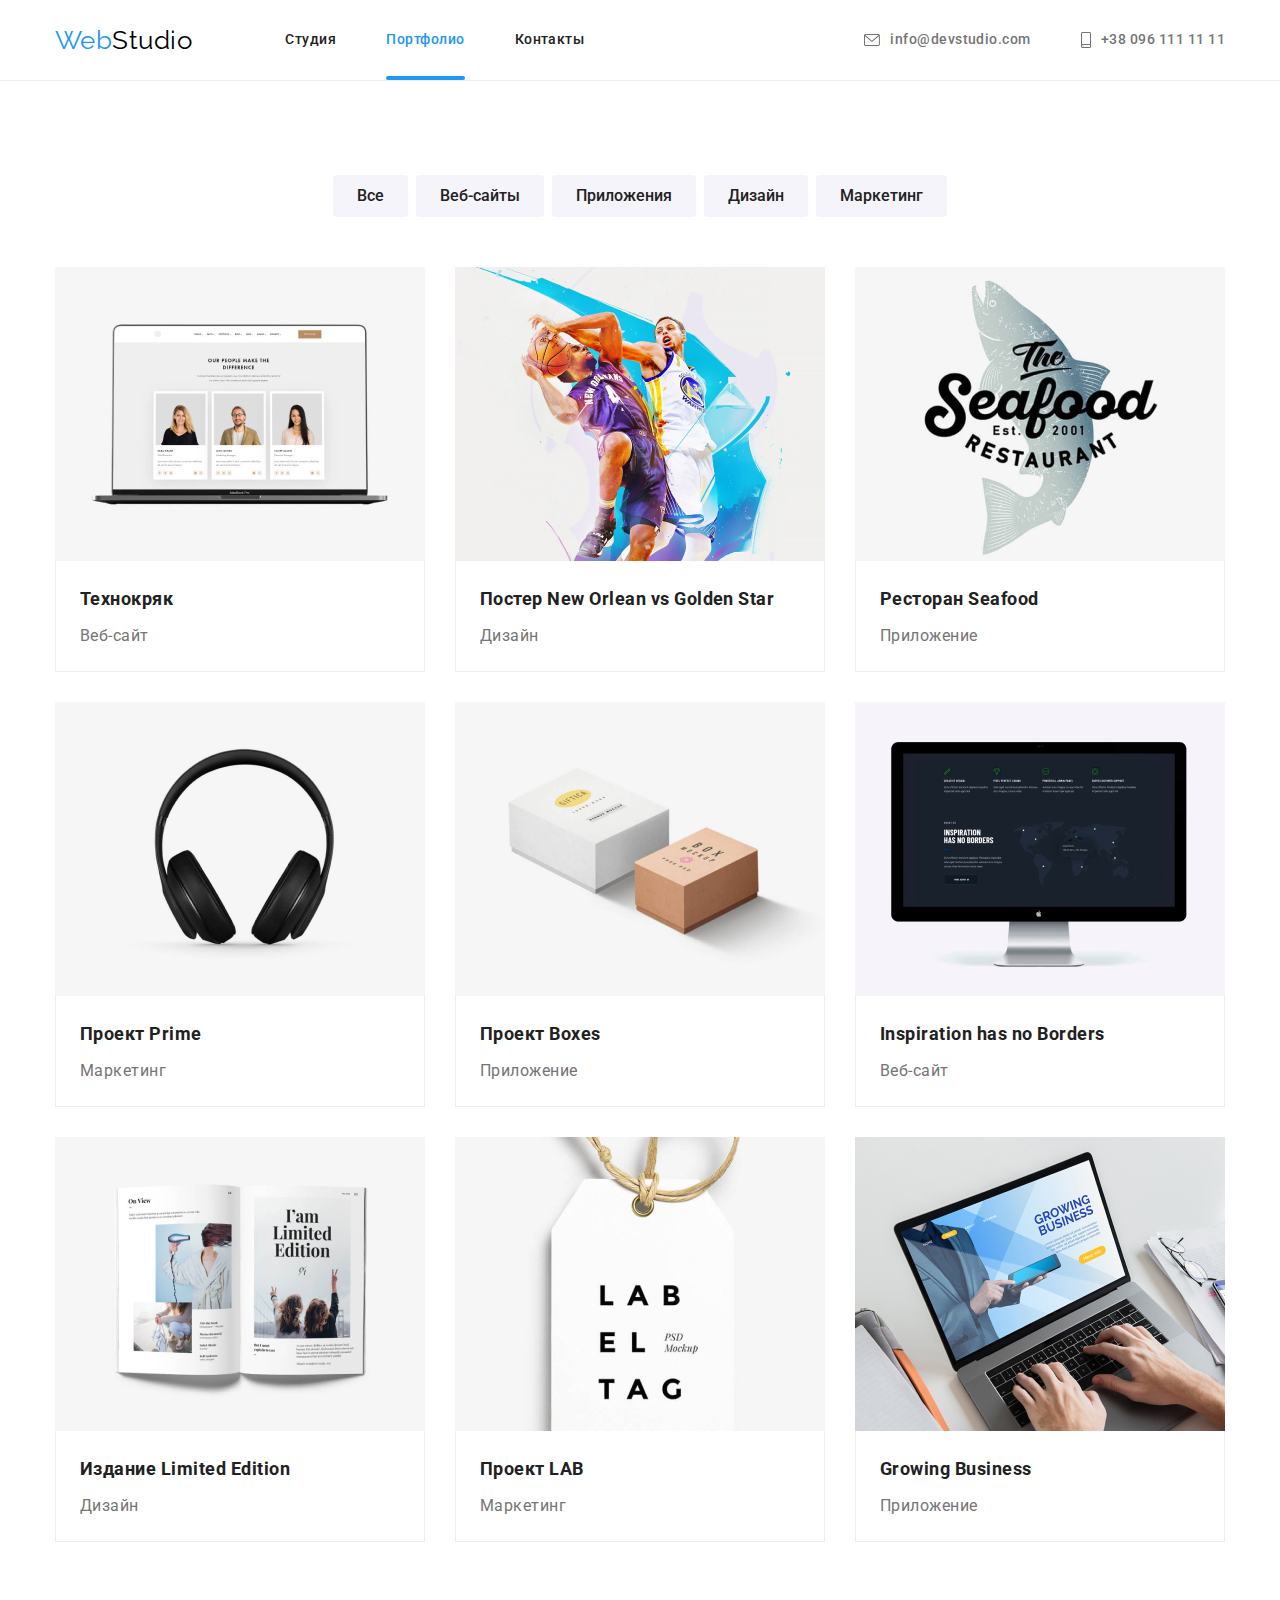
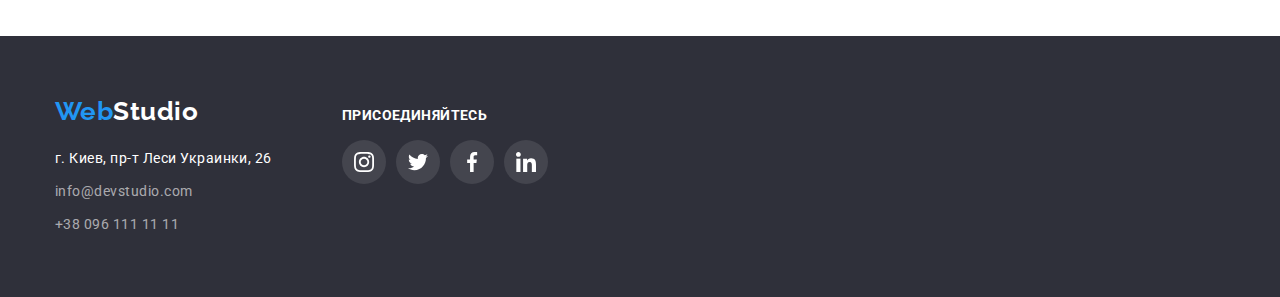
==== portfolio.html @ 4052e4c1 "добавляет файлы из ДЗ №5" ====
<!DOCTYPE html>
<html lang="en">
<head>
    <meta charset="UTF-8">
    <meta name="viewport" content="width=device-width, initial-scale=1.0">
    <link rel="stylesheet" href="https://cdnjs.cloudflare.com/ajax/libs/modern-normalize/1.0.0/modern-normalize.min.css">
    <link rel="stylesheet" href="./css/styles.css">
    <title>Portfolio</title>
    <link rel="preconnect" href="https://fonts.gstatic.com">
    <link href="https://fonts.googleapis.com/css2?family=Raleway:wght@700&family=Roboto:wght@400;500;700;900&display=swap" rel="stylesheet">
</head>
<body>
<header class="head">
    <div class="container header">
        <nav class="main-nav">
            <a href="./index.html" class="logo-header"><span class="first-part-logo">Web</span>Studio</a>
            <ul class="site-nav list">
                <li class="item"><a class="link" href="./index.html">Студия</a></li>
                <li class="item"><a class="link current" href="./portfolio.html">Портфолио</a></li>
                <li class="item"><a class="link" href="">Контакты</a></li>
            </ul>
        </nav>
        <ul class="auth-nav list">
            <li class="item"><a class="link" href="mailto:info@devstudio.com">
                    <svg class="contacts-icon" width="16" height="12">
                        <use href="./images/svg/sprite.svg#icon-letter"></use>
                    </svg>
                    info@devstudio.com</a></li>
            <li class="item"><a class="link" href="tel:+380961111111">
                    <svg class="contacts-icon" width="10" height="16">
                        <use href="./images/svg/sprite.svg#icon-smartphone"></use>
                    </svg>
                    +38 096 111 11 11</a></li>
        </ul>
    </div>
</header>
 <main>
  <section>
      <div class="section container">
        <h1 class="visually-hidden portfolio-header">Портфолио</h1>
        <ul class="buttons-list list">
          <li class="item">
              <button class="nav-button" type="button">Все</button>
          </li>
          <li class="item">
              <button class="nav-button" type="button">Веб-сайты</button>
          </li>
          <li class="item">
              <button class="nav-button" type="button">Приложения</button>
          </li>
          <li class="item">
              <button class="nav-button" type="button">Дизайн</button></li>
          <li class="item">
              <button class="nav-button" type="button">Маркетинг</button>
          </li>
        </ul>
        <ul class="card-list list">
            <li class="card-item item">
                <a class="card-link" href="#">
                 <div class="portfolio-thumb">
                    <img src="./images/portfolio-cards/img-1.jpg" alt=" ноутбук с изображением сайта" width="370" height="294">
                    <p class="portfolio-overlay">Технокряк это современная площадка распространения коронавируса. Компании используют эту платформу для цифрового
                    шпионажа и атак на защищённые сервера конкурентов.</p>
                 </div> 
                 <div class="card-description">
                     <h2 class="card title">Технокряк</h2>
                     <p class="card-text">Веб-сайт</p>
                 </div>
                </a>
            </li>
            <li class="card-item item">
                <a class="card-link" href="#">
                 <div class="portfolio-thumb">
                    <img src="./images/portfolio-cards/img-2.jpg" alt=" ноутбук с изображением сайта" width="370" height="294">
                    <p class="portfolio-overlay">Технокряк это современная площадка распространения коронавируса. Компании используют эту платформу для цифрового
                    шпионажа и атак на защищённые сервера конкурентов.</p>
                 </div>
                 <div class="card-description">
                     <h2 class="card title">Постер New Orlean vs Golden Star</h2>
                     <p class="card-text">Дизайн</p>
                 </div>
                </a>
            </li>
            <li class="card-item item">
                <a class="card-link" href="#">
                 <div class="portfolio-thumb">
                    <img src="./images/portfolio-cards/img-3.jpg" alt=" ноутбук с изображением сайта" width="370" height="294">
                    <p class="portfolio-overlay">Технокряк это современная площадка распространения коронавируса. Компании используют эту платформу для цифрового
                    шпионажа и атак на защищённые сервера конкурентов.</p>
                 </div>
                 <div class="card-description">
                     <h2 class="card title">Ресторан Seafood</h2>
                     <p class="card-text">Приложение</p>
                 </div>
                </a>
            </li>
            <li class="card-item item">
                <a class="card-link" href="#">
                 <div class="portfolio-thumb">
                    <img src="./images/portfolio-cards/img-4.jpg" alt=" ноутбук с изображением сайта" width="370" height="294">
                    <p class="portfolio-overlay">Технокряк это современная площадка распространения коронавируса. Компании используют эту платформу для цифрового
                    шпионажа и атак на защищённые сервера конкурентов.</p>
                 </div>
                 <div class="card-description">
                     <h2 class="card title">Проект Prime</h2>
                     <p class="card-text">Маркетинг</p>
                 </div>
                </a>
            </li>
            <li class="card-item item">
                <a class="card-link" href="#">
                 <div class="portfolio-thumb">
                    <img src="./images/portfolio-cards/img-5.jpg" alt=" ноутбук с изображением сайта" width="370" height="294">
                    <p class="portfolio-overlay">Технокряк это современная площадка распространения коронавируса. Компании используют эту платформу для цифрового
                    шпионажа и атак на защищённые сервера конкурентов.</p>
                 </div>
                 <div class="card-description">
                     <h2 class="card title">Проект Boxes</h2>
                     <p class="card-text">Приложение</p>
                 </div>
                </a>
            </li>
            <li class="card-item item">
                <a class="card-link" href="#">
                 <div class="portfolio-thumb">
                    <img src="./images/portfolio-cards/img-6.jpg" alt=" ноутбук с изображением сайта" width="370" height="294">
                    <p class="portfolio-overlay">Технокряк это современная площадка распространения коронавируса. Компании используют эту платформу для цифрового
                    шпионажа и атак на защищённые сервера конкурентов.</p>
                 </div>
                 <div class="card-description">
                     <h2 class="card title">Inspiration has no Borders</h2>
                     <p class="card-text">Веб-сайт</p>
                 </div>
                </a>
            </li>
            <li class="card-item item">
                <a class="card-link" href="#">
                 <div class="portfolio-thumb">
                    <img src="./images/portfolio-cards/img-7.jpg" alt=" ноутбук с изображением сайта" width="370" height="294">
                    <p class="portfolio-overlay">Технокряк это современная площадка распространения коронавируса. Компании используют эту платформу для цифрового
                    шпионажа и атак на защищённые сервера конкурентов.</p>
                 </div>
                 <div class="card-description">
                     <h2 class="card title">Издание Limited Edition</h2>
                     <p class="card-text">Дизайн</p>
                 </div>
                </a>
            </li>
            <li class="card-item item">
                <a class="card-link" href="#">
                 <div class="portfolio-thumb">
                    <img src="./images/portfolio-cards/img-8.jpg" alt=" ноутбук с изображением сайта" width="370" height="294">
                    <p class="portfolio-overlay">Технокряк это современная площадка распространения коронавируса. Компании используют эту платформу для цифрового
                    шпионажа и атак на защищённые сервера конкурентов.</p>
                 </div>
                 <div class="card-description">
                     <h2 class="card title">Проект LAB</h2>
                     <p class="card-text">Маркетинг</p>
                 </div>
                </a>
            </li>
            <li class="card-item item">
                <a class="card-link" href="#">
                 <div class="portfolio-thumb">
                    <img src="./images/portfolio-cards/img-9.jpg" alt=" ноутбук с изображением сайта" width="370" height="294">
                    <p class="portfolio-overlay">Технокряк это современная площадка распространения коронавируса. Компании используют эту платформу для цифрового
                    шпионажа и атак на защищённые сервера конкурентов.</p>
                 </div>
                 <div class="card-description">
                     <h2 class="card title">Growing Business</h2>
                     <p class="card-text">Приложение</p>
                 </div>
                </a>
            </li>
        </ul>
      </div>
  </section>
 </main>
<footer class="footer">
    <div class="container">
        <div class="address-section">
            <a class="logo-footer" href="./index.html"><span class="first-part-logo">Web</span>Studio</a>
            <address class="address">
                <ul class="list">
                    <li class="item"><a class="real-address" href="https://goo.gl/maps/gdsCnBA7zZHFmRez9"
                            target="_blank">г. Киев, пр-т
                            Леси Украинки, 26</a></li>
                    <li class="item"><a class="contacts" href="mailto:info@devstudio.com">info@devstudio.com</a></li>
                    <li class="item"><a class="contacts" href="tel:+380961111111">+38 096 111 11 11</a></li>
                </ul>
            </address>
        </div>
        <div class="join-section">
            <p class="join-title">присоединяйтесь</р>
                <ul class="social-list-footer list">
                    <li class="item">
                        <a class="link" href="#">
                            <svg class="social-icon-footer">
                                <use href="./images/svg/sprite.svg#icon-instagram"></use>
                            </svg>
                        </a>
                    </li>
                    <li class="item">
                        <a class="link" href="#">
                            <svg class="social-icon-footer">
                                <use href="./images/svg/sprite.svg#icon-twitter"></use>
                            </svg>
                        </a>
                    </li>
                    <li class="item">
                        <a class="link" href="#">
                            <svg class="social-icon-footer">
                                <use href="./images/svg/sprite.svg#icon-facebook"></use>
                            </svg>
                        </a>
                    </li>
                    <li class="item">
                        <a class="link" href="#">
                            <svg class="social-icon-footer">
                                <use href="./images/svg/sprite.svg#icon-linkedin"></use>
                            </svg>
                        </a>
                    </li>
                </ul>
        </div>
    </div>
</footer>
</body>
</html>
---- css/styles.css ----
/* палитра
чёрний основной #000000
дополнительный чёрний #212121
цвет фона hero и footer #2F303A 
белый цвет #FFFFFF
акцент цвет #2196F3
акцент сёрый #757575
фон чем мы занимаемся #E5E5E5
цвет кнопок портфолио #f5f4fa
цвет иконок соцсетей #AFB1B8

*/
/*переменные*/
:root {
  --primary-text-color: #000000;
  --primary-accent-color: #2196f3;
  --secondary-text-color: #212121;
  --secondary-accent-color: #757575;
  --primary-white-color: #ffffff;
  --hero-background-color: #c4c4c4;
  --portfolio-button-bgc: #f5f4fa;
  --primary-bgc-color: #e5e5e5;
  --card-description-border-color: #eeeeee;
  --header-border-color: #ececec;
  --bg-footer-color: #2f303a;
  --social-icon-color: #afb1b8;
}
body {
  background-color: var(--primary-white-color);
  color: var(--primary-text-color);

  font-family: Roboto, sans-serif;
  letter-spacing: 0.03em;
}
img {
  display: block;
  max-width: 100%;
  height: auto;
}
h1,
h2,
h3,
h4,
h5,
h6,
p {
  margin: 0;
}
ul,
ol {
  margin: 0;
  padding: 0;
}
.container {
  margin-left: auto;
  margin: auto;
  padding: 0 15px;
  width: 1200px;
  /* outline: 2px solid tomato; */
}
.list {
  list-style: none;
}
.visually-hidden {
  position: absolute;
  width: 1px;
  height: 1px;
  margin: -1px;
  padding: 0;
  overflow: hidden;
  border: 0;
  clip: rect(0 0 0 0);
}
/*header*/
.head {
  border-bottom: 1px solid var(--header-border-color);
}
.header {
  display: flex;
}
.main-nav {
  display: flex;
  align-items: center;
}

.logo-header {
  color: var(--primary-text-color);

  font-family: Raleway, sans-serif;
  font-size: 26px;
  line-height: 1.19;
  text-decoration: none;
}
/* .logo-header:hover,
.logo-header:focus{
    color:var(--primary-accent-color);
} */
.logo-header .first-part-logo {
  color: var(--primary-accent-color);
}
.site-nav {
  display: flex;

  margin-left: 93px;
}
.site-nav .item + .item {
  margin-left: 50px;
}
/* .site-nav .item:not(:last-child){
    margin-right: 50px;
} */
.site-nav .link {
  display: block;
  padding-top: 32px;
  padding-bottom: 32px;

  color: var(--secondary-text-color);
  font-weight: 500;
  font-size: 14px;
  line-height: 1.14;
  text-decoration: none;

  transition: color 250ms cubic-bezier(0.4, 0, 0.2, 1);
}
.site-nav .link:hover,
.site-nav .link:focus {
  color: var(--primary-accent-color);
}
.site-nav .link.current {
  position: relative;

  color: var(--primary-accent-color);
}

.link.current::after {
  position: absolute;
  bottom: 0;
  left: 0;
  content: '';
  width: 100%;
  height: 4px;
  background-color: var(--primary-accent-color);
  border-radius: 2px;
}
.auth-nav {
  display: flex;
  margin-left: auto;
}
.auth-nav .item + .item {
  margin-left: 50px;
}

/* .auth-nav .item:not(:last-child){
    margin-right: 50px;
} */

.auth-nav .link {
  display: flex;
  align-items: center;
  padding-top: 32px;
  padding-bottom: 32px;

  color: var(--secondary-accent-color);
  font-weight: 500;
  font-size: 14px;
  line-height: 1.14;
  text-decoration: none;

  transition: color 250ms cubic-bezier(0.4, 0, 0.2, 1);
}

.contacts-icon {
  display: block;
  fill: currentColor;
  margin-right: 10px;
}
.auth-nav .link:hover,
.auth-nav .link:focus {
  color: var(--primary-accent-color);
}
/*hero*/
.hero {
  padding-top: 200px;
  padding-bottom: 200px;
  margin: 0 auto;

  background-color: var(--hero-background-color);
  background-image: linear-gradient(
      to right,
      rgba(47, 48, 58, 0.4),
      rgba(47, 48, 58, 0.4)
    ),
    url(../images/hero/hero-img-optimized.jpg);
  background-repeat: no-repeat;
  background-position: center;
  background-size: cover;
  max-width: 1600px;
  max-height: 600px;
  text-align: center;
}
.main-header {
  max-width: 696px;
  margin-bottom: 30px;
  margin-left: auto;
  margin-right: auto;

  color: var(--primary-white-color);
  font-weight: 900;
  font-size: 44px;
  line-height: 1.36;
  text-align: center;
  text-transform: uppercase;
}
/*button*/
.button {
  color: var(--primary-white-color);
  background-color: var(--primary-accent-color);

  font-family: inherit;
  font-weight: 700;
  font-size: 16px;
  line-height: 1.88;
  text-align: center;
  text-decoration: none;

  border-radius: 4px;
  padding: 10px 32px;
  min-width: 200px;
  display: inline-block;
  border: transparent;
  cursor: pointer;
}
/* .button:hover,
.button:focus,
.button:active{
    color: var(--primary-accent-color);
    background-color: var(--primary-white-color);
} */
.section {
  padding-top: 94px;
  padding-bottom: 94px;
}
.features-main-title {
  color: var(--secondary-text-color);

  font-weight: 700;
  font-size: 36px;
  line-height: 1.17;
  text-align: center;
}
/*features*/
.features-section {
  padding-top: 94px;
}
.features-list {
  display: flex;
}
.features-list .item {
  width: 270px;
}

.features-svg {
  display: flex;
  align-items: center;
  justify-content: center;
  width: 270px;
  height: 120px;
  background-color: var(--portfolio-button-bgc);
  margin-bottom: 30px;
}
.features-icon {
  width: 70px;
  height: 70px;
  fill: currentColor;
}

/* .features-list .item::before {
  display: block;
  content: '';
  height: 120px;
  background-size: contain;
  background-repeat: no-repeat;
  background-position: center;
  background-color: var(--portfolio-button-bgc);
  margin-bottom: 30px;
}
.icon-antenna::before {
  background-image: url(../images/svg/featers-icon/antenna.svg);
}
.icon-clock::before {
  background-image: url(../images/svg/featers-icon/clock.svg);
}
.icon-diagram::before {
  background-image: url(../images/svg/featers-icon/diagram.svg);
}
.icon-astronaut::before {
  background-image: url(../images/svg/featers-icon/astronaut.svg);
} */

.features-list .item + .item {
  margin-left: 30px;
}
.features-title {
  color: var(--secondary-text-color);
  font-weight: 700;
  font-size: 14px;
  line-height: 1.14;
  text-transform: uppercase;
}

.features-text {
  margin-top: 10px;
  color: var(--secondary-accent-color);
  font-size: 14px;
  line-height: 1.71;
}
/* what we do */
.what-we-do-title {
  color: var(--secondary-text-color);
  font-weight: 700;
  font-size: 36px;
  line-height: 1.17;
  text-align: center;
}
.what-we-do-list {
  display: flex;
  margin-top: 50px;
}
.what-we-do-list .item + .item {
  margin-left: 30px;
}

.what-we-do-thumb {
  position: relative;
}
.what-we-do-description {
  position: absolute;
  bottom: 0;
  left: 0;
  font-weight: 700;
  font-size: 14px;
  line-height: 1.14;
  text-align: center;
  text-transform: uppercase;

  color: #ffffff;
  width: 100%;
  height: 70px;
  padding-top: 27px;
  padding-bottom: 27px;
  background-color: rgba(47, 48, 58, 0.8);
}
/*our team*/
.our-team {
  background-color: var(--portfolio-button-bgc);
}
.our-team-title {
  color: var(--secondary-text-color);
  font-weight: 700;
  font-size: 36px;
  line-height: 1.17;
  text-align: center;
}
.our-team-list {
  display: flex;
  margin-top: 50px;
}
.our-team-list > .item + .item {
  margin-left: 30px;
}
.our-team-card {
  width: 270px;
  border-radius: 0px 0px 4px 4px;
  background-color: var(--primary-white-color);
  box-shadow: 0px 1px 3px rgba(0, 0, 0, 0.12), 0px 1px 1px rgba(0, 0, 0, 0.14),
    0px 2px 1px rgba(0, 0, 0, 0.2);
}
.our-team-description {
  padding-top: 30px;
  padding-bottom: 30px;
  padding-left: 24px;
  padding-right: 24px;
}
.our-team-name {
  color: var(--secondary-text-color);
  font-weight: 500;
  font-size: 16px;
  line-height: 1.19;
  text-align: center;
}
.our-team-proffession {
  margin-top: 10px;

  color: var(--secondary-accent-color);
  font-size: 16px;
  line-height: 1.19;
  text-align: center;
}
.social-list {
  display: flex;
  justify-content: center;
  align-items: center;
  margin-top: 16px;
}
.social-list .item + .item {
  margin-left: 10px;
}
.social-list .link {
  display: flex;
  justify-content: center;
  align-items: center;
  width: 44px;
  height: 44px;
  border-radius: 50%;
  color: var(--social-icon-color);

  transition: background-color 250ms cubic-bezier(0.4, 0, 0.2, 1),
    color 250ms cubic-bezier(0.4, 0, 0.2, 1);
}
.social-icon {
  width: 20px;
  height: 20px;
  fill: currentColor;
}
.social-list .link:hover,
.social-list .link:focus {
  background-color: var(--primary-accent-color);
  color: var(--primary-white-color);
  fill: currentColor;
}
/* regular customers */
.customers-title {
  color: var(--secondary-text-color);
  font-weight: 700;
  font-size: 36px;
  line-height: 1.17;
  text-align: center;
}
.customers-list {
  margin-top: 50px;
  display: flex;
  justify-content: center;
  align-items: center;
}

.customers-list .item + .item {
  margin-left: 30px;
}
.customers-list .link {
  display: flex;
  justify-content: center;
  align-items: center;
  width: 170px;
  height: 90px;
  color: var(--social-icon-color);
  border: 1px solid #afb1b8;
  border-radius: 4px;

  transition: border-color 250ms cubic-bezier(0.4, 0, 0.2, 1),
    color 250ms cubic-bezier(0.4, 0, 0.2, 1),
    fill 250ms cubic-bezier(0.4, 0, 0.2, 1),
    border-color 250ms cubic-bezier(0.4, 0, 0.2, 1);
}
.customers-icon {
  width: 89px;
  height: 52px;
  fill: currentColor;
}
.customers-list .link:hover,
.customers-list .link:focus {
  border-color: var(--primary-accent-color);
  color: var(--primary-accent-color);
  fill: currentColor;
}

/*footer*/
.footer {
  padding-top: 60px;
  padding-bottom: 60px;

  background-color: var(--bg-footer-color);
  font-style: normal;
}
.footer .container {
  display: flex;
  align-items: baseline;
}
.address-section {
  margin-right: 70px;
}
.logo-footer {
  color: var(--primary-white-color);
  font-family: Raleway, sans-serif;
  font-weight: 700;
  font-size: 26px;
  line-height: 1.19;
  text-decoration: none;
}
/* .logo-footer:hover,
.logo-footer:focus{
    color:var(--primary-accent-color);
} */
.logo-footer .first-part-logo {
  color: var(--primary-accent-color);
}
.address {
  margin-top: 20px;

  font-style: normal;
  font-size: 14px;
  line-height: 1.71;
}
.real-address {
  color: var(--primary-white-color);
  text-decoration: none;
}
.address .item + .item {
  margin-top: 9px;
}
.contacts {
  color: rgba(255, 255, 255, 0.6);
  text-decoration: none;
}
.join-title {
  color: var(--primary-white-color);
  font-weight: 700;
  font-size: 14px;
  line-height: 1.14;
  letter-spacing: 0.03em;
  text-transform: uppercase;
}
.social-list-footer {
  display: flex;
  justify-content: center;
  align-items: center;
  margin-top: 16px;
}
.social-list-footer .item + .item {
  margin-left: 10px;
}
.social-list-footer .link {
  display: flex;
  justify-content: center;
  align-items: center;
  width: 44px;
  height: 44px;
  border-radius: 50%;
  background: rgba(255, 255, 255, 0.1);
  color: var(--primary-white-color);

  transition: background-color 250ms cubic-bezier(0.4, 0, 0.2, 1);
}
.social-icon-footer {
  width: 20px;
  height: 20px;
  fill: currentColor;
}
.social-list-footer .link:hover,
.social-list-footer .link:focus {
  background-color: var(--primary-accent-color);
  color: var(--primary-white-color);
  fill: currentColor;
}

/*portfolio*/
.portfolio-header {
  font-weight: 900;
  font-size: 44px;
  line-height: 1.36;
  text-align: center;
  text-transform: uppercase;
}
.buttons-list {
  display: flex;
  justify-content: center;
  margin-bottom: 50px;
}
.buttons-list .item + .item {
  margin-left: 8px;
}
.nav-button {
  padding: 6px 22px;
  border-color: transparent;
  border-radius: 4px;

  background-color: var(--portfolio-button-bgc);
  color: var(--secondary-text-color);
  font-family: inherit;
  font-weight: 500;
  font-size: 16px;
  line-height: 1.62;
  text-align: center;
  text-decoration: none;
  cursor: pointer;

  transition: background-color 250ms cubic-bezier(0.4, 0, 0.2, 1),
    color 250ms cubic-bezier(0.4, 0, 0.2, 1),
    box-shadow 250ms cubic-bezier(0.4, 0, 0.2, 1);
}
.nav-button:hover,
.nav-button:focus {
  background-color: var(--primary-accent-color);
  color: var(--primary-white-color);
  outline: none;
  box-shadow: 0px 3px 1px rgba(0, 0, 0, 0.1), 0px 1px 2px rgba(0, 0, 0, 0.08),
    0px 2px 2px rgba(0, 0, 0, 0.12);
}

.portfolio-thumb {
  width: 370px;
  height: 294px;
  overflow: hidden;
}
.card-link:hover .portfolio-overlay {
  transform: translateY(-100%);
}

.portfolio-overlay {
  width: 100%;
  height: 100%;
  padding: 63px 24px;
  font-size: 18px;
  line-height: 1.56;

  color: #ffffff;
  background-color: #2196f3e6;

  transition: transform 250ms cubic-bezier(0.4, 0, 0.2, 1);
}

.card-list {
  display: flex;
  margin: -15px;
  flex-wrap: wrap;
}
.card-item {
  margin: 15px;
  width: 370px;
}
/* .card-list:not(:nth-child(3n)) {
    margin-left: 15px;
} */

/* .card-list .item + .item{
    margin-left: 30px;
} */
.card-description {
  background-color: var(--primary-white-color);
  padding: 20px 24px;
  border-left: 1px solid var(--card-description-border-color);
  border-right: 1px solid var(--card-description-border-color);
  border-bottom: 1px solid var(--card-description-border-color);
}
.card-link {
  display: block;
  text-decoration: none;

  transition: box-shadow 250ms cubic-bezier(0.4, 0, 0.2, 1);
}
.card-link:hover,
.card-link:focus {
  box-shadow: 0px 1px 1px rgba(0, 0, 0, 0.12), 0px 4px 4px rgba(0, 0, 0, 0.06),
    1px 4px 6px rgba(0, 0, 0, 0.16);

  /* transition: tramsform 250ms cubic-bezier(0.4, 0, 0.2, 1); */
}

.card.title {
  margin-bottom: 4px;
  color: var(--secondary-text-color);

  font-weight: 700;
  font-size: 18px;
  line-height: 2;
  text-decoration: none;
}
.card-text {
  color: var(--secondary-accent-color);

  font-size: 16px;
  line-height: 1.88;
  text-decoration: none;
}
.backdrop {
  position: fixed;
  left: 0px;
  top: 0px;
  width: 100%;
  height: 100%;
  background-color: rgba(0, 0, 0, 0.2);
  opacity: 1;
  transition: opacity 250ms cubic-bezier(0.4, 0, 0.2, 1);
}
.backdrop.is-hidden {
  opacity: 0;
  pointer-events: none;
}

.backdrop.is-hidden .modal {
  transform: translate(-50%, -50%) scale(1.1);
}

.modal {
  position: absolute;
  top: 50%;
  left: 50%;
  transform: translate(-50%, -50%) scale(1);
  min-width: 528px;
  min-height: 521px;

  background-color: #ffffff;
  box-shadow: 0px 1px 3px rgba(0, 0, 0, 0.12), 0px 1px 1px rgba(0, 0, 0, 0.14),
    0px 2px 1px rgba(0, 0, 0, 0.2);
  border-radius: 4px;
  transition: transform 250ms cubic-bezier(0.4, 0, 0.2, 1);
}
.close-button {
  display: flex;
  align-items: center;
  justify-content: center;
  position: absolute;
  right: 8px;
  top: 8px;
  width: 30px;
  height: 30px;
  border-radius: 50%;
  cursor: pointer;

  background: #ffffff;
  border: 1px solid rgba(0, 0, 0, 0.1);
}
.button-svg {
  width: 18px;
  height: 18px;
}
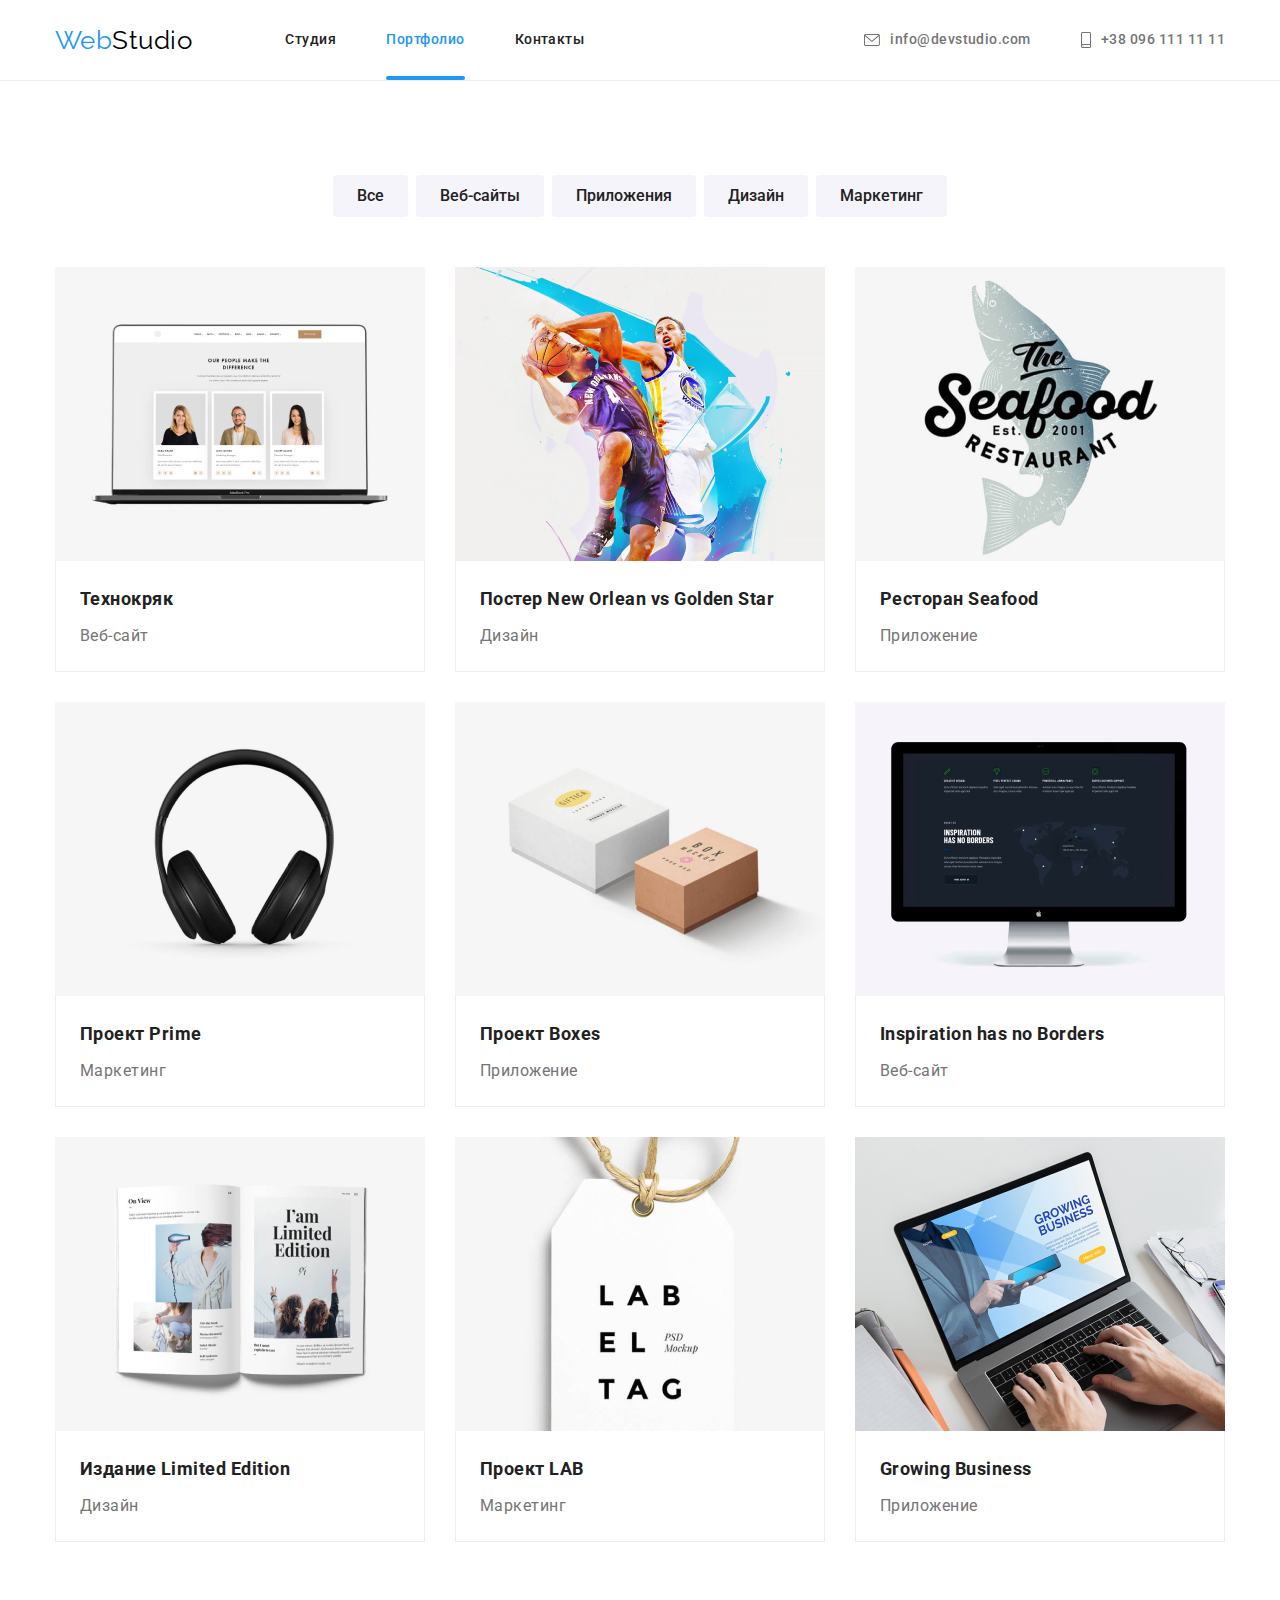
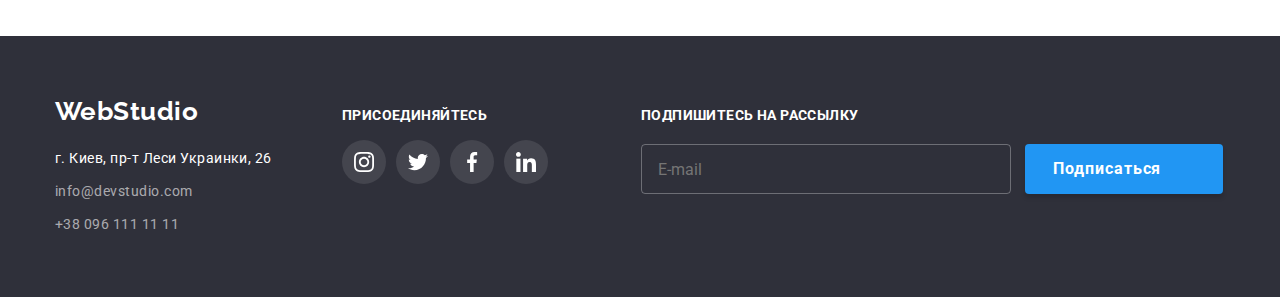
==== commit fd86baec: "добавляет стили согласно ДЗ №6" ====
--- a/portfolio.html
+++ b/portfolio.html
@@ -176,54 +176,67 @@
       </div>
   </section>
  </main>
-<footer class="footer">
-    <div class="container">
-        <div class="address-section">
-            <a class="logo-footer" href="./index.html"><span class="first-part-logo">Web</span>Studio</a>
-            <address class="address">
-                <ul class="list">
-                    <li class="item"><a class="real-address" href="https://goo.gl/maps/gdsCnBA7zZHFmRez9"
-                            target="_blank">г. Киев, пр-т
-                            Леси Украинки, 26</a></li>
-                    <li class="item"><a class="contacts" href="mailto:info@devstudio.com">info@devstudio.com</a></li>
-                    <li class="item"><a class="contacts" href="tel:+380961111111">+38 096 111 11 11</a></li>
+    <footer class="footer">
+        <div class="container">
+            <div class="address-section">
+                <a class="logo-footer" href="./ind<span class=" first-part-logo">Web</span>Studio</a>
+                <address class="address">
+                    <ul class="list">
+                        <li class="item"><a class="real-address" href="https://goo.gl/maps/gdsCnBA7zZHFmRez9"
+                                target="_blank">г. Киев, пр-т
+                                Леси Украинки, 26</a></li>
+                        <li class="item"><a class="contacts" href="mailto:info@devstudio.com">info@devstudio.com</a></li>
+                        <li class="item"><a class="contacts" href="tel:+380961111111">+38 096 111 11 11</a></li>
+                    </ul>
+                </address>
+            </div>
+            <div class="join-section">
+                <p class="join-title">присоединяйтесь</р>
+                <ul class="social-list-footer list">
+                    <li class="item">
+                        <a class="link" href="#">
+                            <svg class="social-icon-footer">
+                                <use href="./images/svg/sprite.svg#icon-instagram"></use>
+                            </svg>
+                        </a>
+                    </li>
+                    <li class="item">
+                        <a class="link" href="#">
+                            <svg class="social-icon-footer">
+                                <use href="./images/svg/sprite.svg#icon-twitter"></use>
+                            </svg>
+                        </a>
+                    </li>
+                    <li class="item">
+                        <a class="link" href="#">
+                            <svg class="social-icon-footer">
+                                <use href="./images/svg/sprite.svg#icon-facebook"></use>
+                            </svg>
+                        </a>
+                    </li>
+                    <li class="item">
+                        <a class="link" href="#">
+                            <svg class="social-icon-footer">
+                                <use href="./images/svg/sprite.svg#icon-linkedin"></use>
+                            </svg>
+                        </a>
+                    </li>
                 </ul>
-            </address>
+            </div>
+            <div class="sign-section">
+                <b class="sign-title">Подпишитесь на рассылку</b>
+                <form class="footer-form" action="#">
+                    <label class="footer-form-label">
+                        <input class="footer-form-input" name="user-mail" placeholder="E-mail" type="mail">
+                    </label>
+                    <button class="footer-btn" type="submit">Подписаться
+                        <svg class="footer-form-icon">
+                            <use href="./images/svg/sprite.svg#icon-paper-plane"></use>
+                        </svg>
+                    </button>
+                </form>
+            </div>
         </div>
-        <div class="join-section">
-            <p class="join-title">присоединяйтесь</р>
-                <ul class="social-list-footer list">
-                    <li class="item">
-                        <a class="link" href="#">
-                            <svg class="social-icon-footer">
-                                <use href="./images/svg/sprite.svg#icon-instagram"></use>
-                            </svg>
-                        </a>
-                    </li>
-                    <li class="item">
-                        <a class="link" href="#">
-                            <svg class="social-icon-footer">
-                                <use href="./images/svg/sprite.svg#icon-twitter"></use>
-                            </svg>
-                        </a>
-                    </li>
-                    <li class="item">
-                        <a class="link" href="#">
-                            <svg class="social-icon-footer">
-                                <use href="./images/svg/sprite.svg#icon-facebook"></use>
-                            </svg>
-                        </a>
-                    </li>
-                    <li class="item">
-                        <a class="link" href="#">
-                            <svg class="social-icon-footer">
-                                <use href="./images/svg/sprite.svg#icon-linkedin"></use>
-                            </svg>
-                        </a>
-                    </li>
-                </ul>
-        </div>
-    </div>
-</footer>
+    </footer>
 </body>
 </html>--- a/css/styles.css
+++ b/css/styles.css
@@ -562,6 +562,66 @@
   fill: currentColor;
 }
 
+.sign-section {
+  width: 570px;
+  margin-left: 93px;
+}
+
+.sign-title {
+  display: block;
+  color: var(--primary-white-color);
+  font-weight: 700;
+  font-size: 14px;
+  line-height: 1.14;
+  letter-spacing: 0.03em;
+  text-transform: uppercase;
+  margin-bottom: 20px;
+}
+.footer-form {
+  display: flex;
+}
+.footer-form-input {
+  width: 370px;
+  height: 50px;
+  padding-left: 16px;
+  border: 1px solid rgba(255, 255, 255, 0.3);
+  box-shadow: (0px 4px 4px rgba(0, 0, 0, 0.15));
+  border-radius: 4px;
+  background-color: inherit;
+}
+.footer-btn {
+  display: flex;
+  width: 200px;
+  height: 50px;
+  padding: 10px 28px;
+  margin-left: 14px;
+
+  color: var(--primary-white-color);
+  background-color: #2196f3;
+  font-weight: 700;
+  font-size: 16px;
+  line-height: 1.88;
+  letter-spacing: 0.06em;
+  text-align: center;
+  text-decoration: none;
+  border-radius: 4px;
+  box-shadow: 0px 4px 4px rgba(0, 0, 0, 0.15);
+  border: transparent;
+  cursor: pointer;
+}
+
+.footer-form-icon {
+  display: block;
+  width: 24px;
+  height: 24px;
+  fill: currentColor;
+  margin-left: 10px;
+}
+/* .footer-btn::after {
+  content: ' ';
+  display: inline-block;
+  background-image: url("data:image/svg+xml,%3Csvg width='24' height='24' viewBox='0 0 24 24' fill='none' xmlns='http://www.w3.org/2000/svg'%3E%3Cpath d='M24 0L0 13.5L7.66994 16.3407L19.5 5.25002L10.5017 17.3896L10.509 17.3923L10.5 17.3896V24.0001L14.8013 18.982L20.2501 21.0001L24 0Z' fill='white'/%3E%3C/svg%3E%0A");
+} */
 /*portfolio*/
 .portfolio-header {
   font-weight: 900;
@@ -706,7 +766,8 @@
   left: 50%;
   transform: translate(-50%, -50%) scale(1);
   min-width: 528px;
-  min-height: 521px;
+  min-height: 581px;
+  padding: 40px;
 
   background-color: #ffffff;
   box-shadow: 0px 1px 3px rgba(0, 0, 0, 0.12), 0px 1px 1px rgba(0, 0, 0, 0.14),
@@ -728,8 +789,169 @@
 
   background: #ffffff;
   border: 1px solid rgba(0, 0, 0, 0.1);
+
+  transition: fill 250ms cubic-bezier(0.4, 0, 0.2, 1);
+}
+.close-button:hover,
+.close-button:focus {
+  fill: var(--primary-accent-color);
 }
 .button-svg {
   width: 18px;
   height: 18px;
 }
+.form {
+  position: absolute;
+}
+
+.form-title {
+  display: block;
+  margin-bottom: 12px;
+  font-size: 20px;
+  line-height: 1.15;
+  text-align: center;
+
+  color: var(--secondary-text-color);
+}
+
+.form-field {
+  margin-bottom: 20px;
+}
+.form-field .item + .item {
+  margin-top: 10px;
+}
+
+.form-label {
+  display: block;
+  margin-bottom: 4px;
+  font-size: 12px;
+  line-height: 1.16;
+  letter-spacing: 0.01em;
+
+  color: var(--secondary-accent-color);
+}
+.form-field .item + .item {
+  margin-top: 10px;
+}
+.form-input {
+  /* display: block; */
+  padding-left: 42px;
+  min-width: 448px;
+  min-height: 40px;
+  border: 1px solid rgba(33, 33, 33, 0.2);
+  border-radius: 4px;
+
+  transition: border-color 250ms cubic-bezier(0.4, 0, 0.2, 1);
+}
+.form-coment {
+  resize: none;
+  padding: 12px 16px;
+  min-width: 448px;
+  min-height: 120px;
+  border: 1px solid rgba(33, 33, 33, 0.2);
+  border-radius: 4px;
+  text-align: start;
+
+  transition: border-color 250ms cubic-bezier(0.4, 0, 0.2, 1);
+}
+.form-field .item {
+  position: relative;
+}
+.form-icon {
+  position: absolute;
+  left: 12px;
+  bottom: 11px;
+  display: inline-block;
+  width: 18px;
+  height: 18px;
+  fill: currentColor;
+
+  transition: fill 250ms cubic-bezier(0.4, 0, 0.2, 1);
+}
+
+/* .form-label:focus .form-input {
+  border: 1px solid #2196f3;
+} */
+.form-input:focus,
+.form-coment:focus {
+  border-color: #2196f3;
+  outline: none;
+}
+.form-input:focus + .form-icon {
+  fill: var(--primary-accent-color);
+}
+.label-checkbox {
+  font-size: 14px;
+  line-height: 1.71;
+  letter-spacing: 0.03em;
+
+  color: var(--secondary-accent-color);
+}
+.checkbox {
+  -webkit-appearance: none;
+  -moz-appearance: none;
+  appearance: none;
+  position: absolute;
+  width: 1px;
+  height: 1px;
+  margin: -1px;
+  padding: 0;
+  overflow: hidden;
+  border: 0;
+  clip: rect(0 0 0 0);
+}
+
+.label-checkbox {
+  position: relative;
+  display: block;
+  padding-left: 35px;
+}
+.label-checkbox::after {
+  position: absolute;
+  left: 12px;
+  top: 5px;
+  content: ' ';
+  display: inline-block;
+  width: 16px;
+  height: 15px;
+  background-image: url("data:image/svg+xml,%3Csvg width='16' height='15' viewBox='0 0 16 15' fill='none' xmlns='http://www.w3.org/2000/svg'%3E%3Cpath d='M14.2222 1.66667V13.3333H1.77778V1.66667H14.2222ZM14.2222 0H1.77778C0.8 0 0 0.75 0 1.66667V13.3333C0 14.25 0.8 15 1.77778 15H14.2222C15.2 15 16 14.25 16 13.3333V1.66667C16 0.75 15.2 0 14.2222 0Z' fill='%23212121'/%3E%3C/svg%3E");
+  outline: 1px solid #ffffff;
+
+  transition: outline-color 250ms cubic-bezier(0.4, 0, 0.2, 1);
+}
+.checkbox:checked ~ .label-checkbox::after {
+  background-image: url("data:image/svg+xml,%3Csvg width='16' height='15' viewBox='0 0 16 15' fill='none' xmlns='http://www.w3.org/2000/svg'%3E%3Crect width='16' height='15' rx='2' fill='%232196F3'/%3E%3Cpath d='M3.95703 7.75166L3.88825 7.68604L3.81923 7.75141L2.93123 8.59258L2.85486 8.66492L2.93097 8.73753L6.42671 12.0724L6.49574 12.1382L6.56476 12.0724L14.069 4.91352L14.1449 4.84116L14.069 4.76881L13.1873 3.92764L13.1183 3.86183L13.0493 3.92761L6.49577 10.1735L3.95703 7.75166Z' fill='white' stroke='white' stroke-width='0.2'/%3E%3C/svg%3E");
+}
+.checkbox:focus ~ .label-checkbox::after {
+  outline-color: #000000;
+}
+.agreement {
+  display: inline-block;
+  font-size: 14px;
+  line-height: 1.71;
+  letter-spacing: 0.03em;
+  text-decoration-line: underline;
+
+  color: #2196f3;
+}
+.send-btn {
+  display: block;
+  width: 200px;
+  height: 50px;
+  margin: 30px auto 0 auto;
+  padding: 10px 55px;
+
+  color: var(--primary-white-color);
+  background-color: #188ce8;
+  font-family: inherit;
+  font-weight: 700;
+  font-size: 16px;
+  line-height: 1.88;
+  letter-spacing: 0.06em;
+  text-align: center;
+  text-decoration: none;
+  border-radius: 4px;
+  box-shadow: 0px 4px 4px rgba(0, 0, 0, 0.15);
+  border: transparent;
+  cursor: pointer;
+}
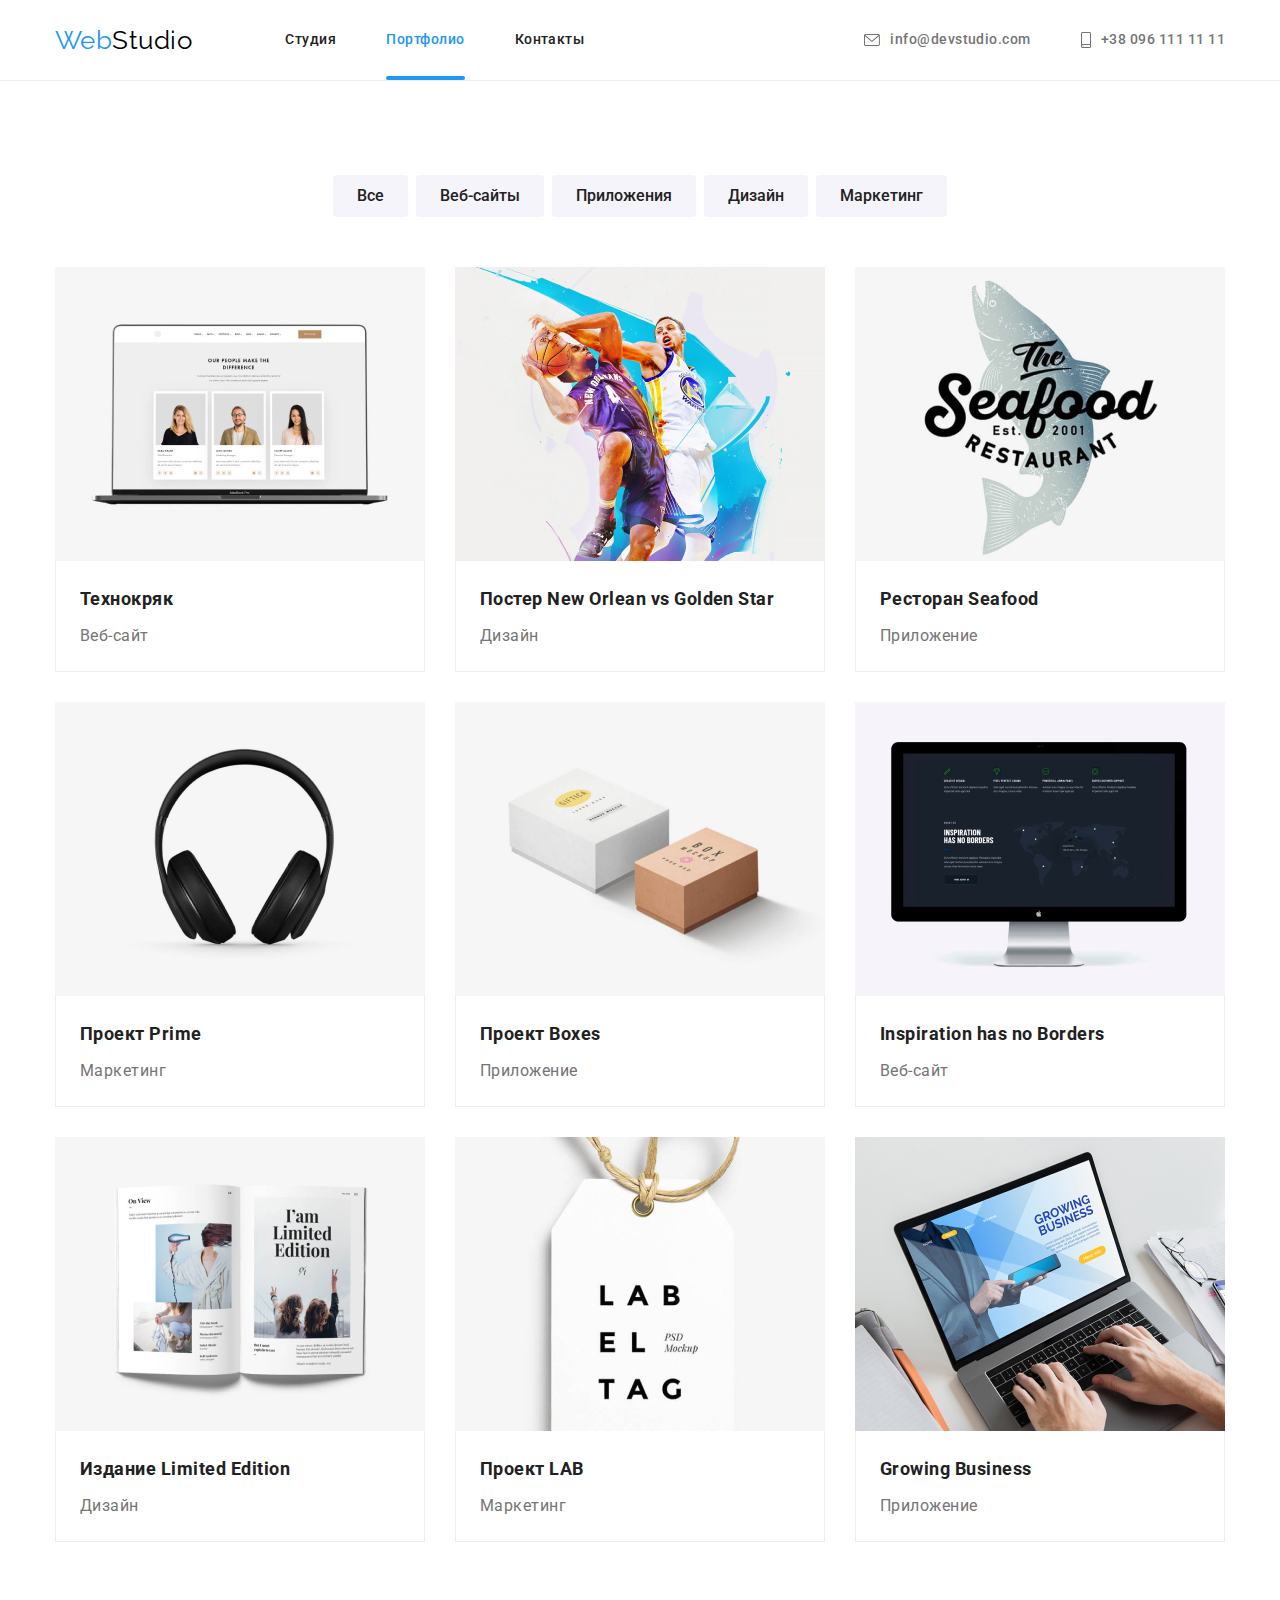
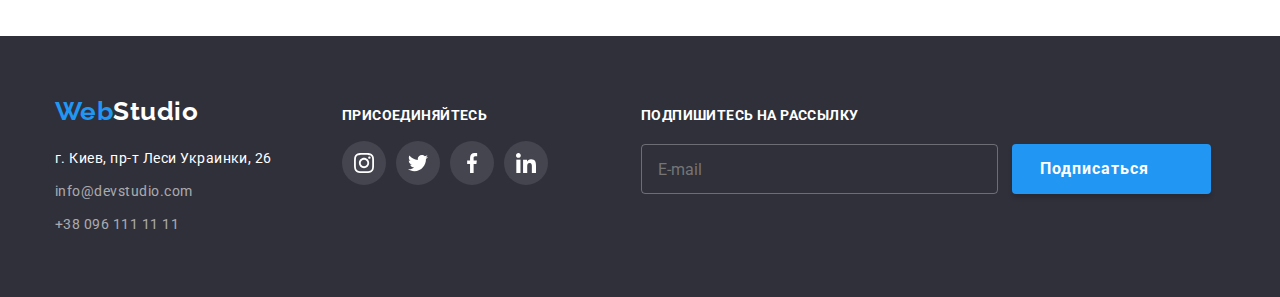
==== commit 5b4feb45: "добавляет правки после сабмита" ====
--- a/portfolio.html
+++ b/portfolio.html
@@ -179,7 +179,7 @@
     <footer class="footer">
         <div class="container">
             <div class="address-section">
-                <a class="logo-footer" href="./ind<span class=" first-part-logo">Web</span>Studio</a>
+                <a class="logo-footer" href="./index.html"><span class=" first-part-logo">Web</span>Studio</a>
                 <address class="address">
                     <ul class="list">
                         <li class="item"><a class="real-address" href="https://goo.gl/maps/gdsCnBA7zZHFmRez9"
@@ -191,8 +191,8 @@
                 </address>
             </div>
             <div class="join-section">
-                <p class="join-title">присоединяйтесь</р>
-                <ul class="social-list-footer list">
+                <b class="join-title">присоединяйтесь</b>
+                    <ul class="social-list-footer list">
                     <li class="item">
                         <a class="link" href="#">
                             <svg class="social-icon-footer">
@@ -226,9 +226,9 @@
             <div class="sign-section">
                 <b class="sign-title">Подпишитесь на рассылку</b>
                 <form class="footer-form" action="#">
-                    <label class="footer-form-label">
-                        <input class="footer-form-input" name="user-mail" placeholder="E-mail" type="mail">
-                    </label>
+                    
+                        <input class="footer-form-input" name="user-mail" placeholder="E-mail" type="email">
+                    
                     <button class="footer-btn" type="submit">Подписаться
                         <svg class="footer-form-icon">
                             <use href="./images/svg/sprite.svg#icon-paper-plane"></use>
--- a/css/styles.css
+++ b/css/styles.css
@@ -588,6 +588,7 @@
   box-shadow: (0px 4px 4px rgba(0, 0, 0, 0.15));
   border-radius: 4px;
   background-color: inherit;
+  color: var(--primary-white-color);
 }
 .footer-btn {
   display: flex;
